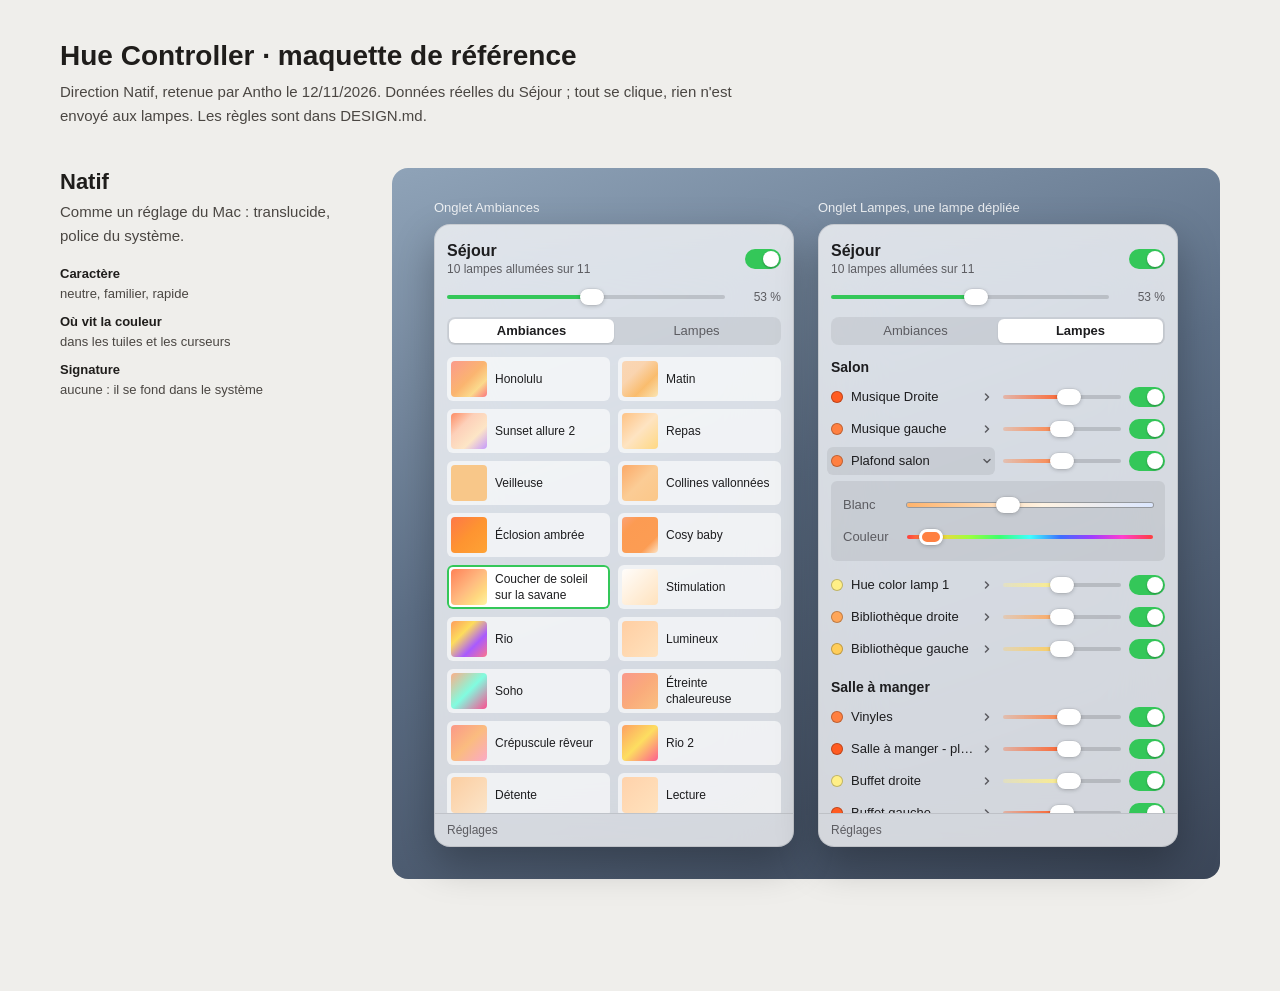
==== design/maquette.html @ e7021102 "Hue Controller : les lumières d'une pièce Hue dans la barre de menus du Mac Une ampoule dans la barr" ====
<!doctype html>
<html lang="fr">
<meta charset="utf-8">
<meta name="viewport" content="width=device-width, initial-scale=1">
<title>Hue Controller · maquette</title>
<style>
  * { box-sizing: border-box; }
  body { margin: 0; padding: 40px 32px 64px; background: #efeeeb; color: #1f1d1b; font: 15px/24px -apple-system, "Helvetica Neue", Arial, sans-serif; }
  .page { max-width: 1160px; margin: 0 auto; }
  h1 { font-size: 28px; line-height: 32px; margin: 0 0 8px; font-weight: 650; }
  .chapo { margin: 0 0 40px; max-width: 720px; color: #4a4642; }
  .piste { display: grid; grid-template-columns: 300px 1fr; gap: 32px; margin-bottom: 48px; align-items: start; }
  .piste h2 { font-size: 22px; line-height: 28px; margin: 0 0 4px; font-weight: 650; }
  .piste .phrase { margin: 0 0 16px; color: #4a4642; }
  .piste dl { margin: 0; font-size: 13px; line-height: 20px; }
  .piste dt { font-weight: 650; margin-top: 8px; }
  .piste dd { margin: 0; color: #4a4642; }
  .scene-mur { display: flex; gap: 24px; padding: 32px; border-radius: 16px; justify-content: center; align-items: flex-start;
    background: linear-gradient(160deg, #8fa3b8 0%, #5d6f86 45%, #3b4658 100%); }
  .vue { display: flex; flex-direction: column; gap: 8px; }
  .vue > span { font-size: 13px; line-height: 16px; color: rgba(255,255,255,.85); }

  /* ---------- Le panneau : structure commune ---------- */
  .panneau { width: 360px; border-radius: 16px; overflow: hidden; position: relative; font-size: 13px; line-height: 16px;
    background: var(--fond); color: var(--texte); border: 1px solid var(--bord); box-shadow: 0 16px 40px rgba(0,0,0,.28); font-family: var(--police); }
  .entete { display: flex; align-items: center; gap: 12px; padding: 16px 12px 8px; }
  .entete .noms { flex: 1; min-width: 0; }
  .entete .piece { font-size: 16px; line-height: 20px; font-weight: 650; }
  .entete .etat { font-size: 12px; line-height: 16px; color: var(--second); }
  .groupe { display: flex; align-items: center; gap: 12px; padding: 4px 12px 12px; }
  .groupe output { width: 44px; white-space: nowrap; text-align: right; font-variant-numeric: tabular-nums; color: var(--second); font-size: 12px; }
  .onglets { display: flex; margin: 0 12px 12px; padding: 2px; border-radius: 8px; background: var(--creux); }
  .onglets button { flex: 1; height: 24px; border: 0; border-radius: 6px; background: none; color: var(--second); font: inherit; cursor: pointer; }
  .onglets button[aria-selected="true"] { background: var(--releve); color: var(--texte); font-weight: 600; box-shadow: 0 1px 2px rgba(0,0,0,.12); }
  .corps { height: 456px; overflow-y: auto; padding: 0 12px 12px; }
  .pied { padding: 8px 12px; border-top: 1px solid var(--bord); font-size: 12px; color: var(--second); }
  .pied button { border: 0; background: none; padding: 0; font: inherit; color: inherit; cursor: pointer; }

  /* Interrupteur */
  .inter { flex: none; width: 36px; height: 20px; border-radius: 10px; border: 0; padding: 2px; background: var(--inter-off); cursor: pointer; }
  .inter::after { content: ""; display: block; width: 16px; height: 16px; border-radius: 50%; background: #fff; box-shadow: 0 1px 2px rgba(0,0,0,.3); transition: transform .12s; }
  .inter[aria-checked="true"] { background: var(--inter-on); }
  .inter[aria-checked="true"]::after { transform: translateX(16px); }

  /* Curseur : une seule forme pour l'intensité, le blanc et la couleur. La poignée prend la couleur qu'elle règle. */
  input[type=range] { -webkit-appearance: none; appearance: none; flex: 1; min-width: 0; width: 100%; height: 16px; margin: 0; background: transparent; cursor: pointer; }
  input[type=range]::-webkit-slider-runnable-track { height: 4px; border-radius: 2px; background: linear-gradient(to right, var(--inter-on) var(--v, 50%), var(--piste) var(--v, 50%)); }
  input[type=range]::-webkit-slider-thumb { -webkit-appearance: none; width: 24px; height: 16px; margin-top: -6px; border-radius: 8px; background: var(--pouce, #fff); border: 3px solid #fff; box-shadow: 0 0 0 .5px rgba(0,0,0,.08), 0 1px 4px rgba(0,0,0,.22); }
  input[type=range].intensite::-webkit-slider-runnable-track { background: linear-gradient(to right, color-mix(in srgb, var(--c, var(--piste)) 30%, transparent) 0, var(--c, var(--piste)) var(--v, 50%), var(--piste) var(--v, 50%)); }
  input[type=range].blanc::-webkit-slider-runnable-track { box-shadow: 0 0 0 1px var(--bord-fort); background: linear-gradient(to right, #ffb36b, #fff3e2 55%, #dbe7ff); }
  input[type=range].teinte::-webkit-slider-runnable-track { background: linear-gradient(to right, hsl(0 100% 62%), hsl(45 100% 62%), hsl(90 100% 62%), hsl(135 100% 62%), hsl(180 100% 62%), hsl(225 100% 62%), hsl(270 100% 62%), hsl(315 100% 62%), hsl(360 100% 62%)); }
  input[type=range]:disabled { opacity: .3; cursor: default; }

  /* Ambiances : tuiles sur deux colonnes, l'échantillon de la scène à gauche du nom */
  .scenes { display: grid; grid-template-columns: 1fr 1fr; gap: 8px; }
  .scene { display: flex; align-items: center; gap: 8px; height: 44px; padding: 4px 8px 4px 4px; border-radius: 6px; border: 0; background: var(--tuile); color: inherit; font: inherit; text-align: left; cursor: pointer; }
  .scene i { flex: none; width: 36px; height: 36px; border-radius: 4px; background: var(--g); opacity: calc(.5 + var(--o) / 2); }
  .scene span { font-size: 12px; display: -webkit-box; -webkit-line-clamp: 2; -webkit-box-orient: vertical; overflow: hidden; }
  .scene[aria-pressed="true"] { background: var(--releve); box-shadow: inset 0 0 0 2px var(--inter-on); }

  /* Lampes : rangées par zone ; une ligne = nom (qui déplie), intensité, interrupteur */
  .zone { font-size: 14px; line-height: 20px; font-weight: 650; margin: 12px 0 4px; }
  .zone:first-child { margin-top: 0; }
  .lampe { display: grid; grid-template-columns: 164px 1fr 36px; align-items: center; column-gap: 8px; height: 32px; }
  .lampe .nom { display: flex; align-items: center; gap: 8px; min-width: 0; height: 28px; margin-left: -4px; padding: 0 4px; border: 0; border-radius: 6px; background: none; color: inherit; font: inherit; text-align: left; }
  .lampe button.nom { cursor: pointer; }
  .lampe button.nom:hover, .bloc.ouvert button.nom { background: var(--creux); }
  .lampe .pastille { flex: none; width: 12px; height: 12px; border-radius: 50%; background: var(--c, transparent); box-shadow: inset 0 0 0 1px var(--bord-fort); }
  .lampe .nom span { flex: 1; min-width: 0; white-space: nowrap; overflow: hidden; text-overflow: ellipsis; }
  .lampe .nom svg { flex: none; width: 8px; height: 8px; color: var(--second); transition: transform .12s; }
  .bloc.ouvert .nom svg { transform: rotate(90deg); }
  .bloc.eteinte .nom span { color: var(--second); }
  .depli { margin: 4px 0 8px; padding: 8px 12px; border-radius: 6px; background: var(--creux); }
  .reglage { display: grid; grid-template-columns: 52px 1fr; align-items: center; column-gap: 12px; height: 32px; }
  .reglage span { color: var(--second); }

  /* ---------- Natif ---------- */
  .natif { --police: -apple-system, "Helvetica Neue", sans-serif; --fond: rgba(244,244,246,.82); --texte: #1d1d1f; --second: #5c5c61; --bord: rgba(0,0,0,.1); --bord-fort: rgba(0,0,0,.25);
    --creux: rgba(0,0,0,.07); --releve: #fff; --tuile: rgba(255,255,255,.62); --inter-off: rgba(0,0,0,.18); --inter-on: #34c759; --plein: #1d1d1f; --piste: rgba(0,0,0,.14);
    -webkit-backdrop-filter: blur(32px) saturate(1.6); backdrop-filter: blur(32px) saturate(1.6); }

  @media (max-width: 1100px) { .piste { grid-template-columns: 1fr; } .scene-mur { flex-wrap: wrap; } }
</style>

<div class="page">
  <h1>Hue Controller · maquette de référence</h1>
  <p class="chapo">Direction Natif, retenue par Antho le 12/11/2026. Données réelles du Séjour ; tout se clique, rien n'est envoyé aux lampes. Les règles sont dans DESIGN.md.</p>
  <div id="pistes"></div>
</div>

<script>
const DONNEES = {"scenes": [{"nom": "Honolulu", "acts": [{"l": "Bibliothèque gauche", "on": true, "b": 39.13, "c": "#ff735d", "k": null}, {"l": "Bibliothèque droite", "on": true, "b": 39.13, "c": "#ff864a", "k": null}, {"l": "Musique gauche", "on": true, "b": 39.13, "c": "#ff9935", "k": null}, {"l": "Salle à manger - plafond", "on": true, "b": 39.13, "c": "#ffce5f", "k": null}, {"l": "Hue color lamp 1", "on": true, "b": 39.13, "c": "#ff3d4b", "k": null}, {"l": "Plafond salon", "on": true, "b": 39.13, "c": "#ff735d", "k": null}, {"l": "Buffet gauche", "on": true, "b": 39.13, "c": "#ff864a", "k": null}, {"l": "Plafond cuisine", "on": false, "b": null, "c": null, "k": null}, {"l": "Buffet droite", "on": true, "b": 39.13, "c": "#ff9935", "k": null}, {"l": "Vinyles", "on": true, "b": 39.0, "c": "#ff735d", "k": null}, {"l": "Musique Droite", "on": true, "b": 39.0, "c": "#ffce5f", "k": null}]}, {"nom": "Matin", "acts": [{"l": "Musique gauche", "on": true, "b": 9.88, "c": "#ffa026", "k": null}, {"l": "Hue color lamp 1", "on": true, "b": 22.13, "c": "#ff993a", "k": 2375}, {"l": "Plafond salon", "on": true, "b": 30.04, "c": "#ff932a", "k": 2232}, {"l": "Plafond cuisine", "on": false, "b": null, "c": null, "k": null}, {"l": "Bibliothèque droite", "on": true, "b": 27.27, "c": "#ffa026", "k": null}, {"l": "Buffet gauche", "on": true, "b": 61.26, "c": "#ffde93", "k": null}, {"l": "Bibliothèque gauche", "on": true, "b": 69.57, "c": "#ffde93", "k": null}, {"l": "Buffet droite", "on": true, "b": 9.88, "c": "#ffa026", "k": null}, {"l": "Salle à manger - plafond", "on": true, "b": 9.88, "c": "#ffa026", "k": null}, {"l": "Vinyles", "on": true, "b": 9.88, "c": "#ffa026", "k": null}, {"l": "Musique Droite", "on": true, "b": 61.26, "c": "#ffde93", "k": null}]}, {"nom": "Sunset allure 2", "acts": [{"l": "Bibliothèque gauche", "on": true, "b": 58.89, "c": "#bd89ff", "k": null}, {"l": "Bibliothèque droite", "on": true, "b": 88.93, "c": "#ffc9ae", "k": null}, {"l": "Musique gauche", "on": true, "b": 88.93, "c": "#ffc9ae", "k": null}, {"l": "Salle à manger - plafond", "on": false, "b": null, "c": null, "k": null}, {"l": "Musique Droite", "on": true, "b": 58.89, "c": "#ffb485", "k": null}, {"l": "Hue color lamp 1", "on": true, "b": 58.89, "c": "#ff7849", "k": null}, {"l": "Vinyles", "on": true, "b": 88.93, "c": null, "k": null}, {"l": "Plafond salon", "on": true, "b": 58.89, "c": "#ffcab1", "k": null}, {"l": "Buffet gauche", "on": true, "b": 58.89, "c": "#977aff", "k": null}, {"l": "Plafond cuisine", "on": false, "b": null, "c": null, "k": null}, {"l": "Buffet droite", "on": true, "b": 58.89, "c": "#977aff", "k": null}]}, {"nom": "Repas", "acts": [{"l": "Bibliothèque gauche", "on": true, "b": 84.19, "c": null, "k": null}, {"l": "Bibliothèque droite", "on": true, "b": 84.19, "c": null, "k": null}, {"l": "Musique gauche", "on": true, "b": 52.17, "c": "#ff890f", "k": 2012}, {"l": "Salle à manger - plafond", "on": true, "b": 100.0, "c": "#ffd577", "k": null}, {"l": "Hue color lamp 1", "on": false, "b": null, "c": null, "k": null}, {"l": "Plafond salon", "on": false, "b": null, "c": null, "k": null}, {"l": "Buffet gauche", "on": true, "b": 84.19, "c": null, "k": null}, {"l": "Plafond cuisine", "on": true, "b": 59.68, "c": null, "k": null}, {"l": "Buffet droite", "on": true, "b": 84.19, "c": null, "k": null}, {"l": "Vinyles", "on": true, "b": 100.0, "c": "#ffd577", "k": null}, {"l": "Musique Droite", "on": true, "b": 100.0, "c": "#ffd577", "k": null}]}, {"nom": "Veilleuse", "acts": [{"l": "Musique gauche", "on": true, "b": 10.0, "c": "#ffa026", "k": null}, {"l": "Plafond cuisine", "on": false, "b": null, "c": null, "k": null}, {"l": "Bibliothèque gauche", "on": true, "b": 10.0, "c": "#ffa026", "k": null}, {"l": "Buffet gauche", "on": true, "b": 10.0, "c": "#ffa026", "k": null}, {"l": "Bibliothèque droite", "on": true, "b": 10.0, "c": "#ffa026", "k": null}, {"l": "Hue color lamp 1", "on": false, "b": null, "c": null, "k": null}, {"l": "Plafond salon", "on": false, "b": null, "c": null, "k": null}, {"l": "Buffet droite", "on": true, "b": 0.0, "c": "#ffa026", "k": null}, {"l": "Salle à manger - plafond", "on": true, "b": 0.0, "c": "#ffa026", "k": null}, {"l": "Vinyles", "on": true, "b": 0.0, "c": "#ffa026", "k": null}, {"l": "Musique Droite", "on": true, "b": 0.0, "c": "#ffa026", "k": null}]}, {"nom": "Collines vallonnées", "acts": [{"l": "Bibliothèque gauche", "on": true, "b": 45.06, "c": "#ffae4d", "k": null}, {"l": "Bibliothèque droite", "on": true, "b": 45.06, "c": "#ff8e33", "k": null}, {"l": "Musique gauche", "on": true, "b": 45.06, "c": "#ff8e33", "k": null}, {"l": "Salle à manger - plafond", "on": true, "b": 45.06, "c": "#ffb75f", "k": null}, {"l": "Musique Droite", "on": true, "b": 45.06, "c": "#ff9f3c", "k": null}, {"l": "Hue color lamp 1", "on": true, "b": 45.06, "c": "#ffae4d", "k": null}, {"l": "Vinyles", "on": true, "b": 45.06, "c": "#ffbe71", "k": null}, {"l": "Plafond salon", "on": true, "b": 45.06, "c": "#ffb75f", "k": null}, {"l": "Buffet gauche", "on": true, "b": 45.06, "c": "#ff9f3c", "k": null}, {"l": "Plafond cuisine", "on": true, "b": 45.06, "c": null, "k": null}, {"l": "Buffet droite", "on": true, "b": 45.06, "c": "#ffbe71", "k": null}]}, {"nom": "Éclosion ambrée", "acts": [{"l": "Bibliothèque gauche", "on": true, "b": 80.0, "c": "#ff9a20", "k": null}, {"l": "Bibliothèque droite", "on": true, "b": 80.0, "c": "#ff891b", "k": null}, {"l": "Musique gauche", "on": true, "b": 80.0, "c": "#ff6a35", "k": null}, {"l": "Salle à manger - plafond", "on": true, "b": 80.0, "c": "#ffa849", "k": null}, {"l": "Musique Droite", "on": true, "b": 80.0, "c": "#ff6a35", "k": null}, {"l": "Hue color lamp 1", "on": true, "b": 80.0, "c": "#ff891b", "k": null}, {"l": "Vinyles", "on": true, "b": 80.0, "c": "#ffab78", "k": null}, {"l": "Plafond salon", "on": true, "b": 80.0, "c": "#ffa849", "k": null}, {"l": "Buffet gauche", "on": true, "b": 80.0, "c": "#ff9a20", "k": null}, {"l": "Plafond cuisine", "on": true, "b": 80.0, "c": null, "k": null}, {"l": "Buffet droite", "on": true, "b": 80.0, "c": "#ffab78", "k": null}]}, {"nom": "Cosy baby", "acts": [{"l": "Salle à manger - plafond", "on": false, "b": null, "c": null, "k": null}, {"l": "Bibliothèque gauche", "on": true, "b": 60.47, "c": null, "k": null}, {"l": "Bibliothèque droite", "on": true, "b": 44.27, "c": "#ff925c", "k": null}, {"l": "Musique gauche", "on": true, "b": 37.15, "c": "#ff8a30", "k": null}, {"l": "Hue color lamp 1", "on": true, "b": 40.32, "c": "#ff8a30", "k": null}, {"l": "Plafond salon", "on": true, "b": 45.06, "c": "#ff8b31", "k": null}, {"l": "Buffet gauche", "on": true, "b": 60.47, "c": null, "k": null}, {"l": "Plafond cuisine", "on": false, "b": null, "c": null, "k": null}, {"l": "Buffet droite", "on": true, "b": 100.0, "c": "#ff8930", "k": null}, {"l": "Vinyles", "on": true, "b": 100.0, "c": "#ff8930", "k": null}, {"l": "Musique Droite", "on": true, "b": 100.0, "c": "#ff925c", "k": null}]}, {"nom": "Coucher de soleil sur la savane", "acts": [{"l": "Bibliothèque gauche", "on": true, "b": 49.8, "c": "#ffcd59", "k": null}, {"l": "Bibliothèque droite", "on": true, "b": 49.8, "c": "#ffa659", "k": null}, {"l": "Musique gauche", "on": true, "b": 49.8, "c": "#ff8041", "k": null}, {"l": "Salle à manger - plafond", "on": true, "b": 58.0, "c": "#ff5b21", "k": null}, {"l": "Hue color lamp 1", "on": true, "b": 49.8, "c": "#ffef87", "k": null}, {"l": "Plafond salon", "on": true, "b": 49.8, "c": "#ff8041", "k": null}, {"l": "Buffet gauche", "on": true, "b": 49.8, "c": "#ff5b21", "k": null}, {"l": "Plafond cuisine", "on": false, "b": null, "c": null, "k": null}, {"l": "Buffet droite", "on": true, "b": 58.0, "c": "#ffef87", "k": null}, {"l": "Vinyles", "on": true, "b": 58.0, "c": "#ff8041", "k": null}, {"l": "Musique Droite", "on": true, "b": 58.0, "c": "#ff5b21", "k": null}]}, {"nom": "Stimulation", "acts": [{"l": "Musique gauche", "on": true, "b": 100.0, "c": "#fffcf7", "k": 6410}, {"l": "Plafond salon", "on": true, "b": 100.0, "c": "#fffcf7", "k": 6410}, {"l": "Plafond cuisine", "on": true, "b": 100.0, "c": null, "k": null}, {"l": "Hue color lamp 1", "on": true, "b": 100.0, "c": "#fffcf7", "k": 6410}, {"l": "Buffet gauche", "on": true, "b": 100.0, "c": "#fffcf7", "k": 6410}, {"l": "Bibliothèque droite", "on": true, "b": 100.0, "c": "#fffcf7", "k": 6410}, {"l": "Bibliothèque gauche", "on": true, "b": 100.0, "c": "#fffcf7", "k": 6410}, {"l": "Buffet droite", "on": true, "b": 100.0, "c": "#fffcf7", "k": 6410}, {"l": "Salle à manger - plafond", "on": true, "b": 100.0, "c": "#fffcf7", "k": 6410}, {"l": "Vinyles", "on": true, "b": 100.0, "c": "#fffcf7", "k": 6410}, {"l": "Musique Droite", "on": true, "b": 100.0, "c": "#fffcf7", "k": 6410}]}, {"nom": "Rio", "acts": [{"l": "Musique gauche", "on": true, "b": 80.0, "c": "#ff6b83", "k": null}, {"l": "Plafond cuisine", "on": true, "b": 80.0, "c": null, "k": null}, {"l": "Bibliothèque gauche", "on": true, "b": 80.0, "c": "#ff4f83", "k": null}, {"l": "Buffet gauche", "on": true, "b": 80.0, "c": "#ffdb50", "k": null}, {"l": "Bibliothèque droite", "on": true, "b": 80.0, "c": "#ff4f83", "k": null}, {"l": "Hue color lamp 1", "on": true, "b": 80.0, "c": "#ff9752", "k": null}, {"l": "Plafond salon", "on": true, "b": 80.0, "c": "#a34fff", "k": null}, {"l": "Buffet droite", "on": true, "b": 100.0, "c": "#a24fff", "k": null}, {"l": "Salle à manger - plafond", "on": true, "b": 80.0, "c": "#ff9752", "k": null}, {"l": "Vinyles", "on": true, "b": 100.0, "c": "#a24fff", "k": null}, {"l": "Musique Droite", "on": true, "b": 100.0, "c": "#a24fff", "k": null}]}, {"nom": "Lumineux", "acts": [{"l": "Buffet droite", "on": true, "b": 100.0, "c": "#ffa657", "k": 2703}, {"l": "Musique gauche", "on": true, "b": 100.0, "c": "#ffa657", "k": 2703}, {"l": "Plafond salon", "on": true, "b": 100.0, "c": "#ffa657", "k": 2703}, {"l": "Plafond cuisine", "on": true, "b": 100.0, "c": null, "k": null}, {"l": "Hue color lamp 1", "on": true, "b": 100.0, "c": "#ffa657", "k": 2703}, {"l": "Buffet gauche", "on": true, "b": 100.0, "c": "#ffa657", "k": 2703}, {"l": "Bibliothèque droite", "on": true, "b": 100.0, "c": "#ffa657", "k": 2703}, {"l": "Bibliothèque gauche", "on": true, "b": 100.0, "c": "#ffa657", "k": 2703}, {"l": "Salle à manger - plafond", "on": true, "b": 100.0, "c": "#ffa657", "k": 2703}, {"l": "Vinyles", "on": true, "b": 100.0, "c": "#ffa657", "k": 2703}, {"l": "Musique Droite", "on": true, "b": 100.0, "c": "#ffa657", "k": 2703}]}, {"nom": "Soho", "acts": [{"l": "Bibliothèque gauche", "on": true, "b": 62.0, "c": "#ff6f9a", "k": null}, {"l": "Bibliothèque droite", "on": true, "b": 62.0, "c": "#8314ff", "k": null}, {"l": "Musique gauche", "on": true, "b": 62.0, "c": "#ff2778", "k": null}, {"l": "Salle à manger - plafond", "on": true, "b": 62.0, "c": "#ffa06f", "k": null}, {"l": "Musique Droite", "on": true, "b": 62.0, "c": "#ff2778", "k": null}, {"l": "Hue color lamp 1", "on": true, "b": 62.0, "c": "#ff6f9a", "k": null}, {"l": "Vinyles", "on": true, "b": 62.0, "c": "#67ffdb", "k": null}, {"l": "Plafond salon", "on": true, "b": 62.0, "c": "#ffa06f", "k": null}, {"l": "Buffet gauche", "on": true, "b": 62.0, "c": "#67ffdb", "k": null}, {"l": "Plafond cuisine", "on": true, "b": 62.0, "c": null, "k": null}, {"l": "Buffet droite", "on": true, "b": 62.0, "c": "#8314ff", "k": null}]}, {"nom": "Étreinte chaleureuse", "acts": [{"l": "Bibliothèque gauche", "on": true, "b": 39.92, "c": "#ff9a4b", "k": null}, {"l": "Bibliothèque droite", "on": true, "b": 39.92, "c": "#ff794f", "k": null}, {"l": "Musique gauche", "on": true, "b": 39.92, "c": "#ff735e", "k": null}, {"l": "Salle à manger - plafond", "on": true, "b": 39.92, "c": "#ff9a4b", "k": null}, {"l": "Musique Droite", "on": true, "b": 39.92, "c": "#ff735e", "k": null}, {"l": "Hue color lamp 1", "on": true, "b": 39.92, "c": "#ffab50", "k": null}, {"l": "Vinyles", "on": true, "b": 39.92, "c": "#ff8c47", "k": null}, {"l": "Plafond salon", "on": true, "b": 39.92, "c": "#ffab50", "k": null}, {"l": "Buffet gauche", "on": true, "b": 39.92, "c": "#ff794f", "k": null}, {"l": "Plafond cuisine", "on": true, "b": 39.92, "c": null, "k": null}, {"l": "Buffet droite", "on": true, "b": 39.92, "c": "#ff8c47", "k": null}]}, {"nom": "Crépuscule rêveur", "acts": [{"l": "Bibliothèque droite", "on": true, "b": 50.0, "c": "#ff9553", "k": null}, {"l": "Bibliothèque gauche", "on": true, "b": 50.0, "c": "#ffab59", "k": null}, {"l": "Hue color lamp 1", "on": true, "b": 50.0, "c": "#ff7c65", "k": null}, {"l": "Plafond salon", "on": true, "b": 50.0, "c": "#ffab59", "k": null}, {"l": "Plafond cuisine", "on": true, "b": 50.0, "c": null, "k": null}, {"l": "Musique gauche", "on": true, "b": 50.0, "c": "#ff93b8", "k": null}, {"l": "Musique Droite", "on": true, "b": 50.0, "c": "#ff93b8", "k": null}, {"l": "Buffet gauche", "on": true, "b": 50.0, "c": "#ff7e94", "k": null}, {"l": "Buffet droite", "on": true, "b": 50.0, "c": "#ff7c65", "k": null}, {"l": "Salle à manger - plafond", "on": true, "b": 50.0, "c": "#ff9553", "k": null}, {"l": "Vinyles", "on": true, "b": 50.0, "c": "#ff7e94", "k": null}]}, {"nom": "Rio 2", "acts": [{"l": "Bibliothèque gauche", "on": true, "b": 79.84, "c": "#a34fff", "k": null}, {"l": "Bibliothèque droite", "on": true, "b": 79.84, "c": "#ff6b83", "k": null}, {"l": "Musique gauche", "on": true, "b": 79.84, "c": "#a34fff", "k": null}, {"l": "Salle à manger - plafond", "on": true, "b": 79.84, "c": "#ffdb50", "k": null}, {"l": "Musique Droite", "on": true, "b": 79.84, "c": "#ff9752", "k": null}, {"l": "Hue color lamp 1", "on": true, "b": 79.84, "c": "#ff6b83", "k": null}, {"l": "Vinyles", "on": true, "b": 79.84, "c": "#ff4f83", "k": null}, {"l": "Plafond salon", "on": true, "b": 79.84, "c": "#ffdb50", "k": null}, {"l": "Buffet gauche", "on": true, "b": 79.84, "c": "#ff9752", "k": null}, {"l": "Plafond cuisine", "on": true, "b": 79.84, "c": null, "k": null}, {"l": "Buffet droite", "on": true, "b": 79.84, "c": "#ff4f83", "k": null}]}, {"nom": "Détente", "acts": [{"l": "Musique gauche", "on": true, "b": 56.25, "c": "#ff942b", "k": 2237}, {"l": "Plafond salon", "on": true, "b": 56.25, "c": "#ff942b", "k": 2237}, {"l": "Plafond cuisine", "on": true, "b": 56.25, "c": null, "k": null}, {"l": "Hue color lamp 1", "on": true, "b": 56.25, "c": "#ff942b", "k": 2237}, {"l": "Buffet gauche", "on": true, "b": 56.25, "c": "#ff942b", "k": 2237}, {"l": "Bibliothèque droite", "on": true, "b": 56.25, "c": "#ff942b", "k": 2237}, {"l": "Bibliothèque gauche", "on": true, "b": 56.25, "c": "#ff942b", "k": 2237}, {"l": "Buffet droite", "on": true, "b": 56.25, "c": "#ff942b", "k": 2237}, {"l": "Salle à manger - plafond", "on": true, "b": 56.25, "c": "#ff942b", "k": 2237}, {"l": "Vinyles", "on": true, "b": 56.25, "c": "#ff942b", "k": 2237}, {"l": "Musique Droite", "on": true, "b": 56.25, "c": "#ff942b", "k": 2237}]}, {"nom": "Lecture", "acts": [{"l": "Musique gauche", "on": true, "b": 100.0, "c": "#ffad66", "k": 2890}, {"l": "Plafond salon", "on": true, "b": 100.0, "c": "#ffad66", "k": 2890}, {"l": "Plafond cuisine", "on": true, "b": 100.0, "c": null, "k": null}, {"l": "Hue color lamp 1", "on": true, "b": 100.0, "c": "#ffad66", "k": 2890}, {"l": "Buffet gauche", "on": true, "b": 100.0, "c": "#ffad66", "k": 2890}, {"l": "Bibliothèque droite", "on": true, "b": 100.0, "c": "#ffad66", "k": 2890}, {"l": "Bibliothèque gauche", "on": true, "b": 100.0, "c": "#ffad66", "k": 2890}, {"l": "Buffet droite", "on": true, "b": 100.0, "c": "#ffad66", "k": 2890}, {"l": "Salle à manger - plafond", "on": true, "b": 100.0, "c": "#ffad66", "k": 2890}, {"l": "Vinyles", "on": true, "b": 100.0, "c": "#ffad66", "k": 2890}, {"l": "Musique Droite", "on": true, "b": 100.0, "c": "#ffad66", "k": 2890}]}, {"nom": "Sunset allure", "acts": [{"l": "Bibliothèque gauche", "on": true, "b": 68.38, "c": "#ffb9b8", "k": null}, {"l": "Bibliothèque droite", "on": true, "b": 91.83, "c": "#ffa746", "k": null}, {"l": "Musique gauche", "on": true, "b": 91.83, "c": "#ff7849", "k": null}, {"l": "Salle à manger - plafond", "on": true, "b": 91.83, "c": "#bd89ff", "k": null}, {"l": "Hue color lamp 1", "on": true, "b": 91.83, "c": "#ff898e", "k": null}, {"l": "Plafond salon", "on": true, "b": 91.83, "c": "#ff914c", "k": null}, {"l": "Buffet gauche", "on": true, "b": 68.38, "c": "#ffb9b8", "k": null}, {"l": "Plafond cuisine", "on": false, "b": null, "c": null, "k": null}, {"l": "Buffet droite", "on": true, "b": 91.83, "c": "#ffa746", "k": null}, {"l": "Vinyles", "on": true, "b": 42.0, "c": "#ff7849", "k": null}, {"l": "Musique Droite", "on": true, "b": 42.0, "c": "#ffa746", "k": null}]}, {"nom": "Atténué", "acts": [{"l": "Musique gauche", "on": true, "b": 30.0, "c": "#ffa657", "k": 2703}, {"l": "Plafond salon", "on": true, "b": 30.0, "c": "#ffa657", "k": 2703}, {"l": "Plafond cuisine", "on": true, "b": 30.0, "c": null, "k": null}, {"l": "Hue color lamp 1", "on": true, "b": 30.0, "c": "#ffa657", "k": 2703}, {"l": "Buffet gauche", "on": true, "b": 30.0, "c": "#ffa657", "k": 2703}, {"l": "Bibliothèque droite", "on": true, "b": 30.0, "c": "#ffa657", "k": 2703}, {"l": "Bibliothèque gauche", "on": true, "b": 30.0, "c": "#ffa657", "k": 2703}, {"l": "Buffet droite", "on": true, "b": 30.0, "c": "#ffa657", "k": 2703}, {"l": "Salle à manger - plafond", "on": true, "b": 30.0, "c": "#ffa657", "k": 2703}, {"l": "Vinyles", "on": true, "b": 30.0, "c": "#ffa657", "k": 2703}, {"l": "Musique Droite", "on": true, "b": 30.0, "c": "#ffa657", "k": 2703}]}, {"nom": "Toil and trouble", "acts": [{"l": "Bibliothèque gauche", "on": true, "b": 44.66, "c": "#9852ff", "k": null}, {"l": "Bibliothèque droite", "on": true, "b": 44.66, "c": "#6e05ff", "k": null}, {"l": "Musique gauche", "on": true, "b": 44.66, "c": "#6e05ff", "k": null}, {"l": "Salle à manger - plafond", "on": true, "b": 44.66, "c": "#ff711c", "k": null}, {"l": "Musique Droite", "on": true, "b": 90.51, "c": null, "k": null}, {"l": "Hue color lamp 1", "on": true, "b": 44.66, "c": "#ff2703", "k": null}, {"l": "Vinyles", "on": true, "b": 90.51, "c": null, "k": null}, {"l": "Plafond salon", "on": true, "b": 44.66, "c": "#ff9732", "k": null}, {"l": "Buffet gauche", "on": true, "b": 44.66, "c": "#9852ff", "k": null}, {"l": "Plafond cuisine", "on": true, "b": 44.66, "c": null, "k": null}, {"l": "Buffet droite", "on": true, "b": 90.51, "c": null, "k": null}]}, {"nom": "Concentration", "acts": [{"l": "Musique gauche", "on": true, "b": 100.0, "c": "#ffd4b2", "k": 4292}, {"l": "Plafond salon", "on": true, "b": 100.0, "c": "#ffd4b2", "k": 4292}, {"l": "Plafond cuisine", "on": true, "b": 100.0, "c": null, "k": null}, {"l": "Hue color lamp 1", "on": true, "b": 100.0, "c": "#ffd4b2", "k": 4292}, {"l": "Buffet gauche", "on": true, "b": 100.0, "c": "#ffd4b2", "k": 4292}, {"l": "Bibliothèque droite", "on": true, "b": 100.0, "c": "#ffd4b2", "k": 4292}, {"l": "Bibliothèque gauche", "on": true, "b": 100.0, "c": "#ffd4b2", "k": 4292}, {"l": "Buffet droite", "on": true, "b": 100.0, "c": "#ffd4b2", "k": 4292}, {"l": "Salle à manger - plafond", "on": true, "b": 100.0, "c": "#ffd4b2", "k": 4292}, {"l": "Vinyles", "on": true, "b": 100.0, "c": "#ffd4b2", "k": 4292}, {"l": "Musique Droite", "on": true, "b": 100.0, "c": "#ffd4b2", "k": 4292}]}], "lampes": [{"nom": "Musique Droite", "zones": ["Salon"], "couleur": true, "blanc": true}, {"nom": "Musique gauche", "zones": ["Salon"], "couleur": true, "blanc": true}, {"nom": "Plafond salon", "zones": ["Salon"], "couleur": true, "blanc": true}, {"nom": "Hue color lamp 1", "zones": ["Salon"], "couleur": true, "blanc": true}, {"nom": "Bibliothèque droite", "zones": ["Salon"], "couleur": true, "blanc": true}, {"nom": "Bibliothèque gauche", "zones": ["Salon"], "couleur": true, "blanc": true}, {"nom": "Vinyles", "zones": ["Salle à manger"], "couleur": true, "blanc": true}, {"nom": "Salle à manger - plafond", "zones": ["Salle à manger"], "couleur": true, "blanc": true}, {"nom": "Buffet droite", "zones": ["Salle à manger"], "couleur": true, "blanc": true}, {"nom": "Buffet gauche", "zones": ["Salle à manger"], "couleur": true, "blanc": true}, {"nom": "Plafond cuisine", "zones": ["Cuisine"], "couleur": false, "blanc": false}]};

const PISTES = [
  { cle: "natif", nom: "Natif", phrase: "Comme un réglage du Mac : translucide, police du système.",
    lignes: [["Caractère", "neutre, familier, rapide"], ["Où vit la couleur", "dans les tuiles et les curseurs"], ["Signature", "aucune : il se fond dans le système"]] },
];

const ech = s => s.replace(/[&<>"]/g, c => ({ "&": "&amp;", "<": "&lt;", ">": "&gt;", '"': "&quot;" }[c]));
const rvb = h => [1, 3, 5].map(i => parseInt(h.slice(i, i + 2), 16));
const hex = t => "#" + t.map(v => Math.round(v).toString(16).padStart(2, "0")).join("");
const melange = (a, b, t) => hex(rvb(a).map((v, i) => v + (rvb(b)[i] - v) * t));
// Un blanc (réglé en kelvins) s'affiche éclairci : à l'écran, 2700 K brut paraît orange vif.
const couleur = a => !a.on ? null : a.vue ? a.vue : a.k ? melange(a.c, "#ffffff", 0.45) : (a.c || "#ffe2bd");
const teinte = h => { const [r, g, b] = rvb(h).map(v => v / 255), M = Math.max(r, g, b), m = Math.min(r, g, b), d = M - m || 1;
  return (M === r ? ((g - b) / d + 6) % 6 : M === g ? (b - r) / d + 2 : (r - g) / d + 4) * 60; };
const deTeinte = h => { const f = n => { const k = (n + h / 30) % 12; return 255 * (0.62 - 0.38 * Math.max(-1, Math.min(k - 3, 9 - k, 1))); }; return hex([f(0), f(8), f(4)]); };
const deBlanc = v => v < 55 ? melange("#ffb36b", "#fff3e2", v / 55) : melange("#fff3e2", "#dbe7ff", (v - 55) / 45);
const CHEVRON = '<svg viewBox="0 0 8 8" aria-hidden="true"><path d="M2.5 1 5.5 4 2.5 7" fill="none" stroke="currentColor" stroke-width="1.5" stroke-linecap="round" stroke-linejoin="round"/></svg>';

function palette(scene) {
  const c = [...new Set(scene.acts.filter(a => a.on).map(couleur))].sort((x, y) => teinte(x) - teinte(y));
  const pas = Math.max(1, Math.ceil(c.length / 5));
  return c.filter((_, i) => i % pas === 0).slice(0, 5);
}
function intensite(liste) { const b = liste.filter(a => a.on).map(a => a.b || 0); return b.length ? Math.round(b.reduce((x, y) => x + y, 0) / b.length) : 0; }

function etatDepuis(scene) {
  const parNom = Object.fromEntries(scene.acts.map(a => [a.l, a]));
  return DONNEES.lampes.map(l => { const a = parNom[l.nom] || { on: false };
    return { ...l, on: !!a.on, b: a.b || 0, c: a.c, k: a.k, mode: a.k ? "blanc" : "teinte" }; });
}

const DEPART = DONNEES.scenes.find(s => s.nom === "Coucher de soleil sur la savane") || DONNEES.scenes[0];

function monter(piste) {
  const etat = { scene: DEPART.nom, lampes: etatDepuis(DEPART), ouverte: "Plafond salon" };
  const section = document.createElement("section");
  section.className = "piste";
  section.innerHTML = `<div><h2>${piste.nom}</h2><p class="phrase">${piste.phrase}</p><dl>${piste.lignes.map(([t, d]) => `<dt>${t}</dt><dd>${d}</dd>`).join("")}</dl></div>
    <div class="scene-mur"><div class="vue"><span>Onglet Ambiances</span><div class="panneau ${piste.cle}" data-onglet="ambiances"></div></div>
    <div class="vue"><span>Onglet Lampes, une lampe dépliée</span><div class="panneau ${piste.cle}" data-onglet="lampes"></div></div></div>`;
  const panneaux = [...section.querySelectorAll(".panneau")];
  const lampe = nom => etat.lampes.find(l => l.nom === nom);

  const scenesHtml = () => DONNEES.scenes.map(s => {
    const p = palette(s), g = p.length > 1 ? `linear-gradient(135deg, ${p.join(", ")})` : p[0], o = (intensite(s.acts) / 100).toFixed(2);
    return `<button class="scene" data-scene="${ech(s.nom)}" aria-pressed="${s.nom === etat.scene}"><i style="--g:${g};--o:${o}"></i><span>${ech(s.nom)}</span></button>`;
  }).join("");

  const lampesHtml = () => {
    let zone = null, html = "";
    for (const l of etat.lampes) {
      const z = l.zones[0] || "Autres";
      if (z !== zone) { zone = z; html += `<div class="zone">${ech(z)}</div>`; }
      const c = couleur(l), reglable = l.couleur || l.blanc, ouverte = reglable && etat.ouverte === l.nom, n = ech(l.nom);
      const dedans = `<i class="pastille"></i><span>${n}</span>`;
      html += `<div class="bloc ${l.on ? "" : "eteinte"} ${ouverte ? "ouvert" : ""}" data-bloc="${n}" style="${c ? `--c:${c}` : ""}"><div class="lampe">
        ${reglable ? `<button class="nom" data-ouvrir="${n}" aria-expanded="${ouverte}" title="${n} : régler le blanc ou la couleur">${dedans}${CHEVRON}</button>` : `<div class="nom" title="${n}">${dedans}</div>`}
        <input type="range" class="intensite" min="1" max="100" value="${l.b || 1}" style="--v:${l.on ? l.b : 0}%" data-lampe="${n}" aria-label="Intensité" ${l.on ? "" : "disabled"}>
        <button class="inter" role="switch" aria-checked="${l.on}" data-inter="${n}" aria-label="${n}"></button></div>` +
        (ouverte ? `<div class="depli">
          <div class="reglage"><span>Blanc</span><input type="range" class="blanc" min="0" max="100" data-regle="${n}" value="${l.blancV ?? (l.k ? Math.round((l.k - 2000) / 45) : 40)}" style="${l.mode === "blanc" ? "--pouce:var(--c)" : ""}" ${l.on ? "" : "disabled"}></div>
          <div class="reglage"><span>Couleur</span><input type="range" class="teinte" min="0" max="360" data-regle="${n}" value="${l.teinteV ?? (c ? Math.round(teinte(c)) : 30)}" style="${l.mode === "teinte" ? "--pouce:var(--c)" : ""}" ${l.on ? "" : "disabled"}></div></div>` : "") + `</div>`;
    }
    return html;
  };

  function dessiner() {
    const allumees = etat.lampes.filter(l => l.on), n = allumees.length, moy = intensite(etat.lampes);
    const phrase = n === 0 ? "Tout est éteint" : n === etat.lampes.length ? "Tout est allumé" : `${n} lampes allumées sur ${etat.lampes.length}`;
    for (const p of panneaux) {
      const onglet = p.dataset.onglet, defile = p.querySelector(".corps")?.scrollTop || 0;
            p.innerHTML = `<div class="entete"><div class="noms"><div class="piece">Séjour</div><div class="etat">${phrase}</div></div>
          <button class="inter" role="switch" aria-checked="${n > 0}" data-tout aria-label="Tout allumer ou éteindre"></button></div>
        <div class="groupe"><input type="range" min="1" max="100" value="${moy || 1}" style="--v:${moy}%" data-groupe aria-label="Intensité de la pièce" ${n ? "" : "disabled"}><output>${moy} %</output></div>
        <div class="onglets" role="tablist"><button role="tab" data-vers="ambiances" aria-selected="${onglet === "ambiances"}">Ambiances</button><button role="tab" data-vers="lampes" aria-selected="${onglet === "lampes"}">Lampes</button></div>
        <div class="corps">${onglet === "ambiances" ? `<div class="scenes">${scenesHtml()}</div>` : lampesHtml()}</div>
        <div class="pied"><button>Réglages</button></div>`;
      p.querySelector(".corps").scrollTop = defile;
    }
  }

  section.addEventListener("click", e => {
    const b = e.target.closest("button"); if (!b) return;
    const p = b.closest(".panneau");
    if (b.dataset.vers) p.dataset.onglet = b.dataset.vers;
    else if (b.dataset.scene) { const s = DONNEES.scenes.find(x => x.nom === b.dataset.scene); etat.scene = s.nom; etat.lampes = etatDepuis(s); }
    else if ("tout" in b.dataset) { const allumer = !etat.lampes.some(l => l.on); etat.lampes.forEach(l => { l.on = allumer; if (allumer && !l.b) l.b = 60; }); etat.scene = null; }
    else if (b.dataset.inter) { const l = lampe(b.dataset.inter); l.on = !l.on; if (l.on && !l.b) l.b = 60; etat.scene = null; }
    else if (b.dataset.ouvrir) etat.ouverte = etat.ouverte === b.dataset.ouvrir ? null : b.dataset.ouvrir;
    else return;
    dessiner();
  });
  // Pendant le geste : la couleur suit le curseur (pastille, poignée, dégradé de l'intensité), sans tout redessiner.
  section.addEventListener("input", e => {
    const c = e.target; if (c.type !== "range") return;
    if ("groupe" in c.dataset || c.dataset.lampe) c.style.setProperty("--v", c.value + "%");
    if ("groupe" in c.dataset) c.nextElementSibling.textContent = c.value + " %";
    if (c.dataset.regle) {
      const l = lampe(c.dataset.regle), blanc = c.classList.contains("blanc");
      l.vue = blanc ? deBlanc(+c.value) : deTeinte(+c.value); l.mode = blanc ? "blanc" : "teinte";
      if (blanc) l.blancV = +c.value; else l.teinteV = +c.value;
      const bloc = c.closest(".bloc"); bloc.style.setProperty("--c", l.vue);
      bloc.querySelectorAll(".depli input").forEach(i => i.style.setProperty("--pouce", i === c ? "var(--c)" : "#fff"));
    }
  });
  section.addEventListener("change", e => {
    const c = e.target; if (c.type !== "range") return;
    if (c.dataset.lampe) lampe(c.dataset.lampe).b = +c.value;
    else if ("groupe" in c.dataset) etat.lampes.forEach(l => { if (l.on) l.b = +c.value; });
    etat.scene = null; dessiner();
  });
  dessiner();
  return section;
}

document.getElementById("pistes").append(...PISTES.map(monter));
</script>
</html>
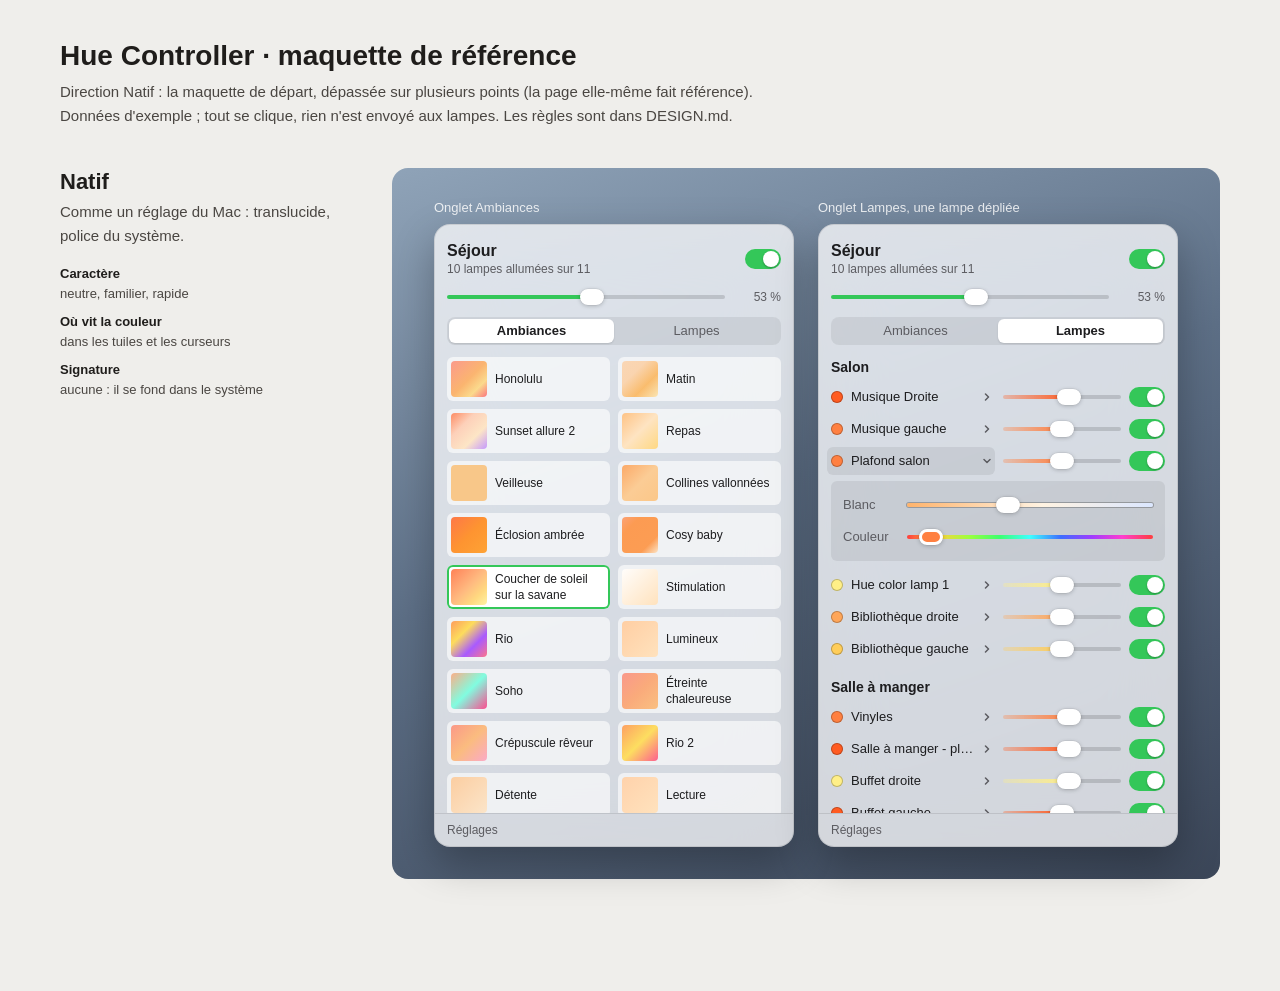
==== commit 88d46a5f: "Maquette : chapeau sans attribution ni date Co-Authored-By: Claude Opus 5.5 <noreply@anthropic.com>" ====
--- a/design/maquette.html
+++ b/design/maquette.html
@@ -84,7 +84,7 @@
 
 <div class="page">
   <h1>Hue Controller · maquette de référence</h1>
-  <p class="chapo">Direction Natif, retenue par Antho le 12/11/2026. Données réelles du Séjour ; tout se clique, rien n'est envoyé aux lampes. Les règles sont dans DESIGN.md.</p>
+  <p class="chapo">Direction Natif : la maquette de départ, dépassée sur plusieurs points (la page elle-même fait référence). Données d'exemple ; tout se clique, rien n'est envoyé aux lampes. Les règles sont dans DESIGN.md.</p>
   <div id="pistes"></div>
 </div>
 
